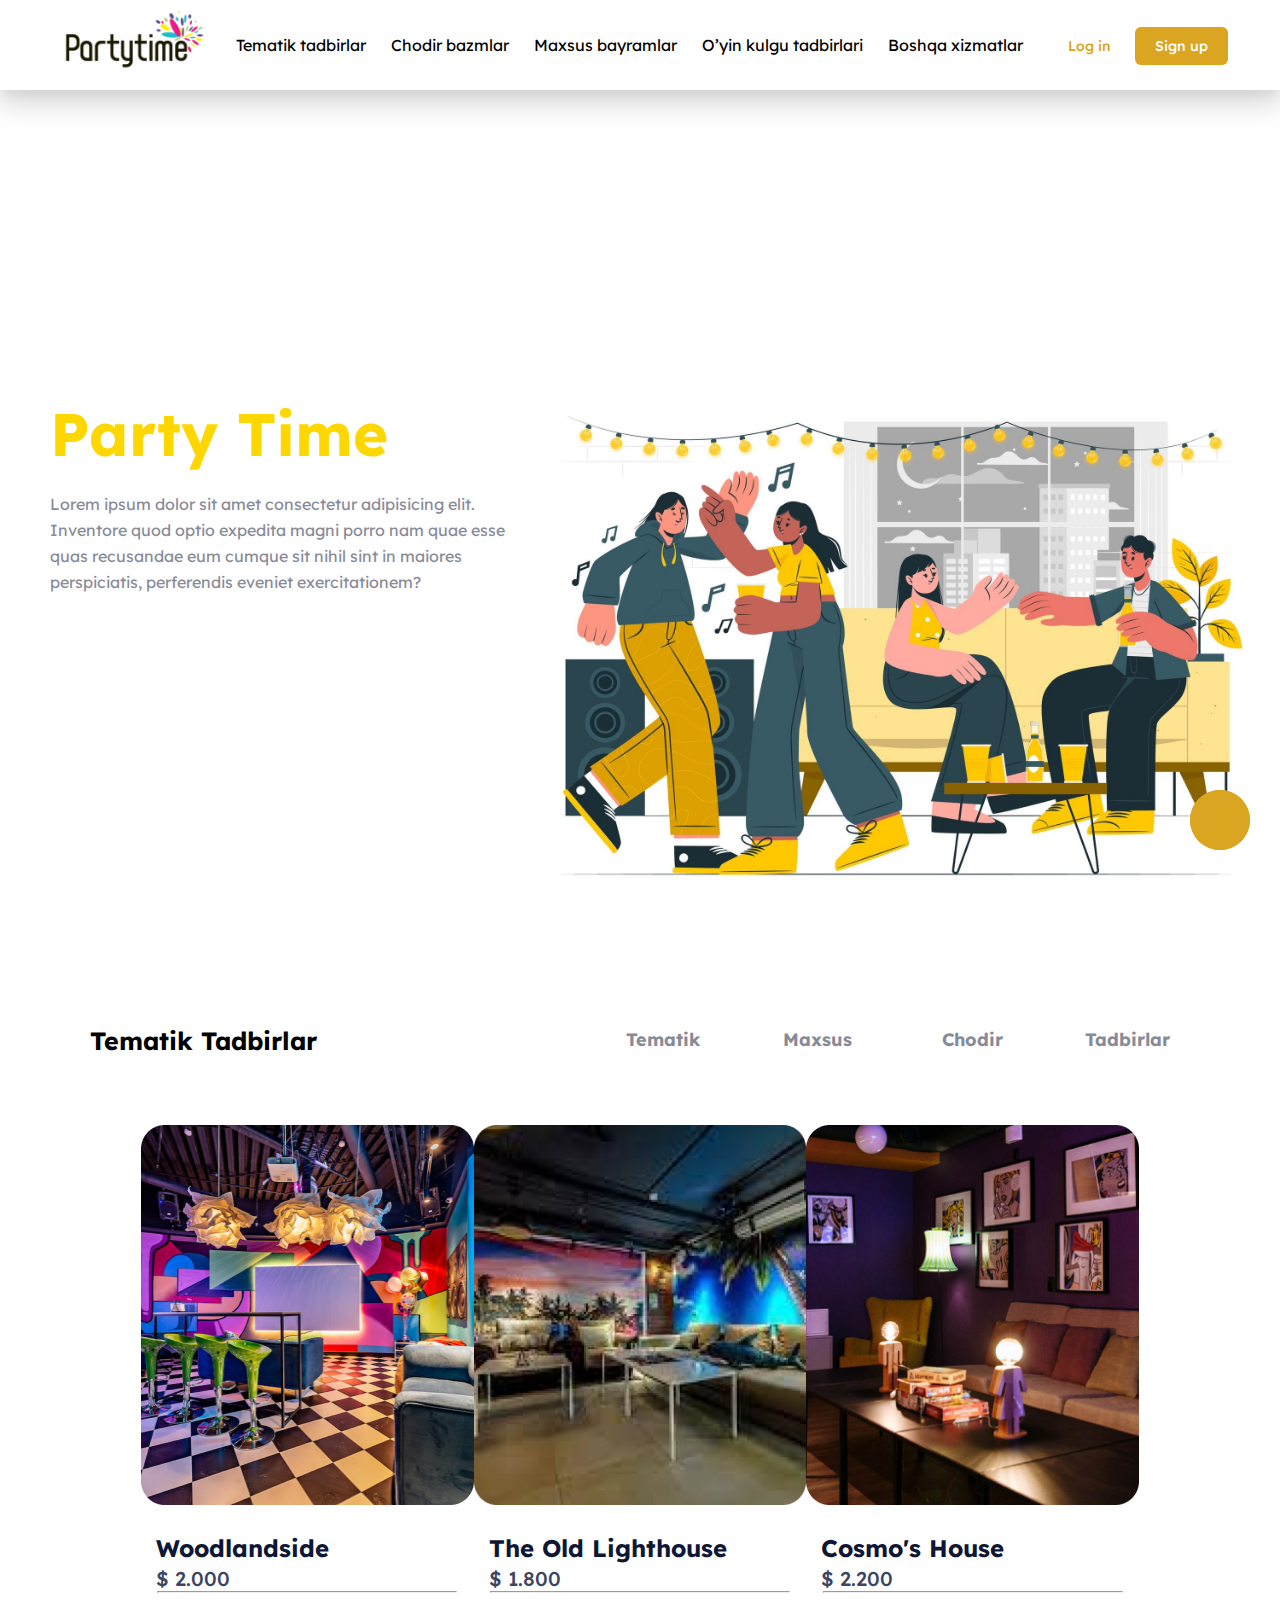
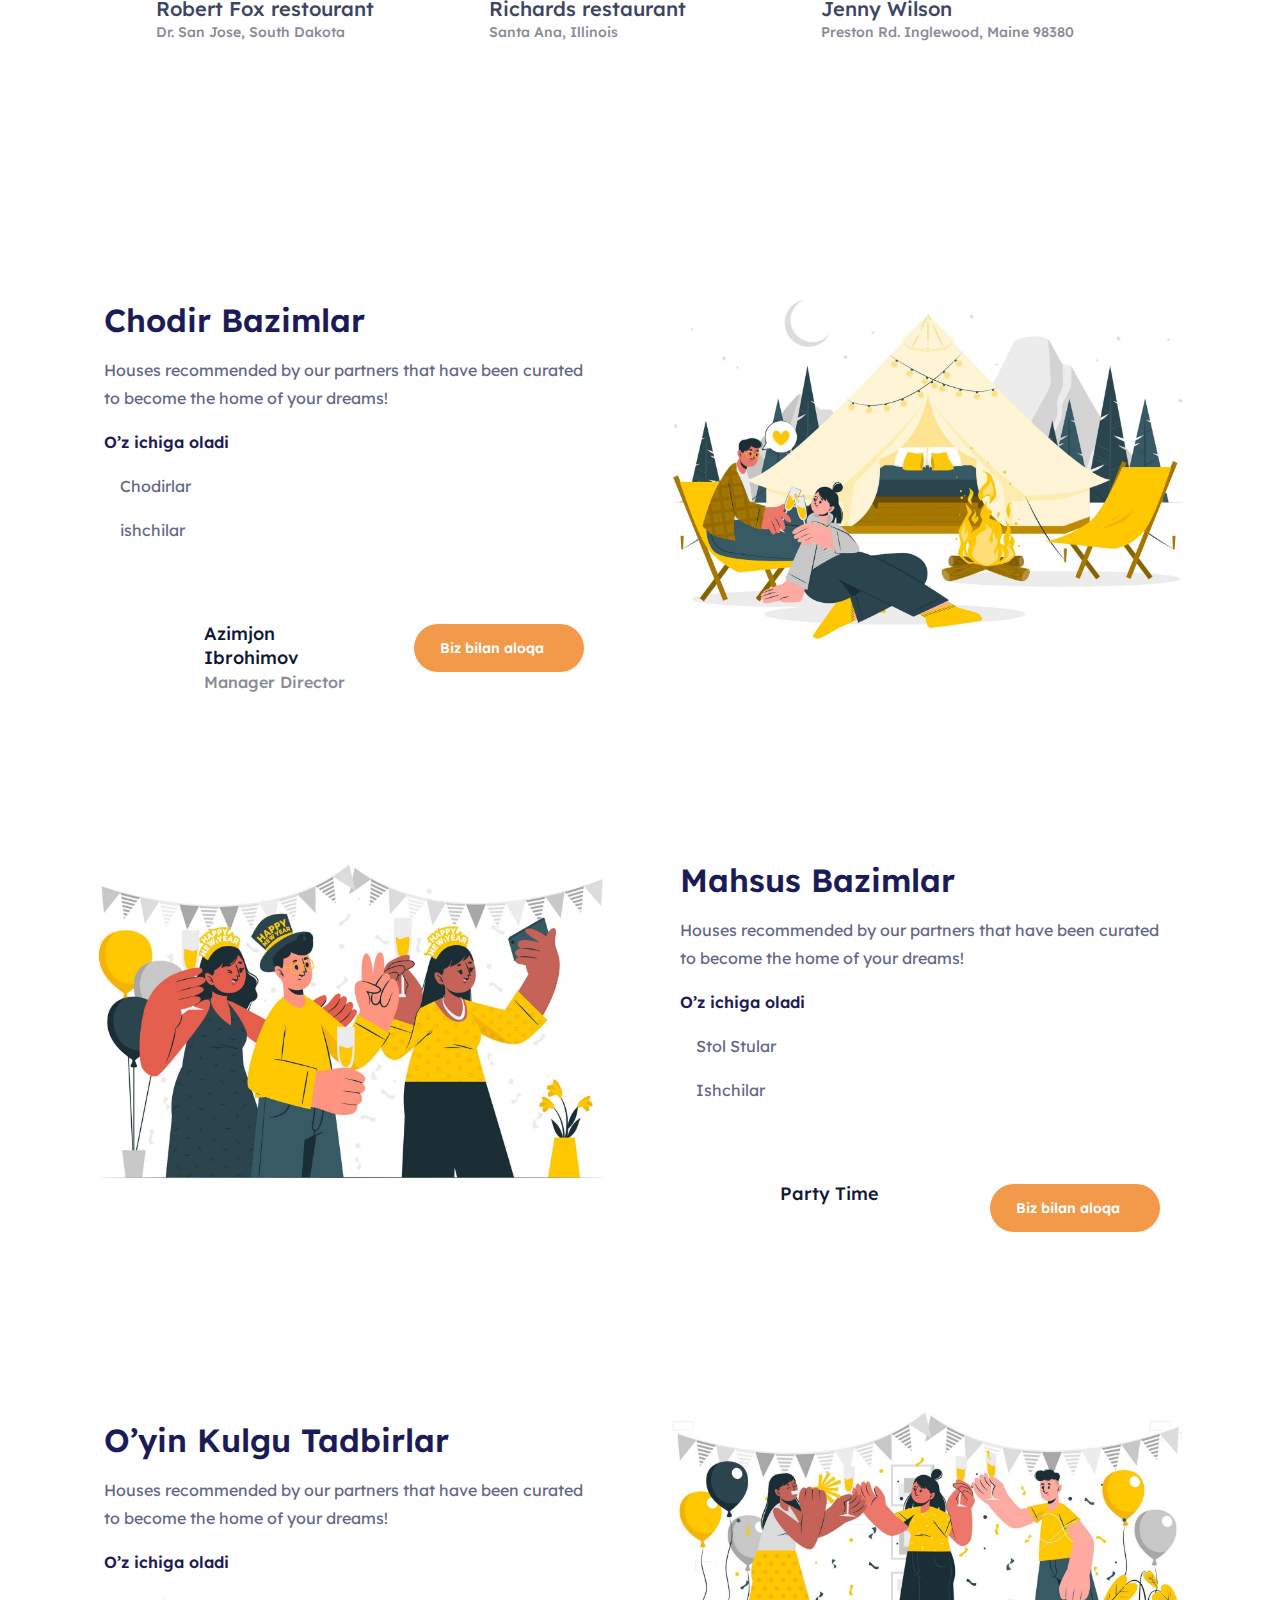
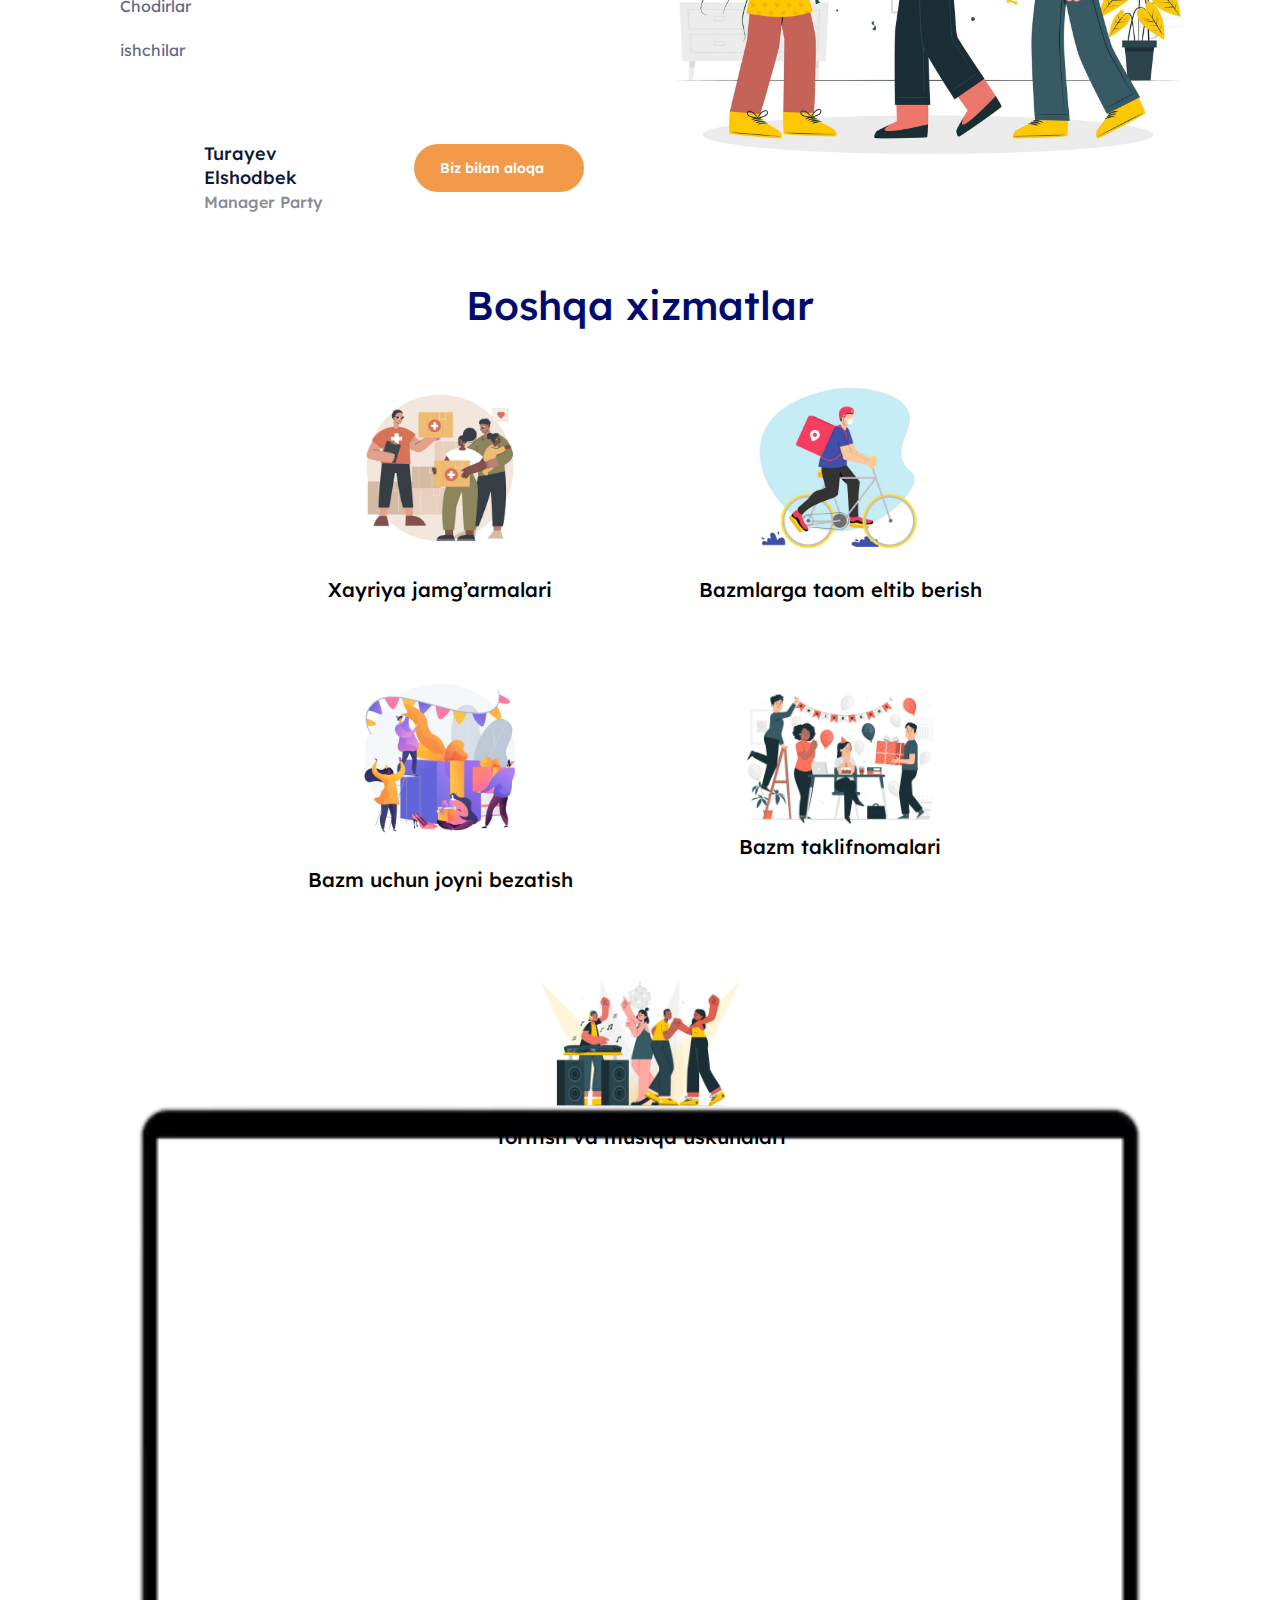
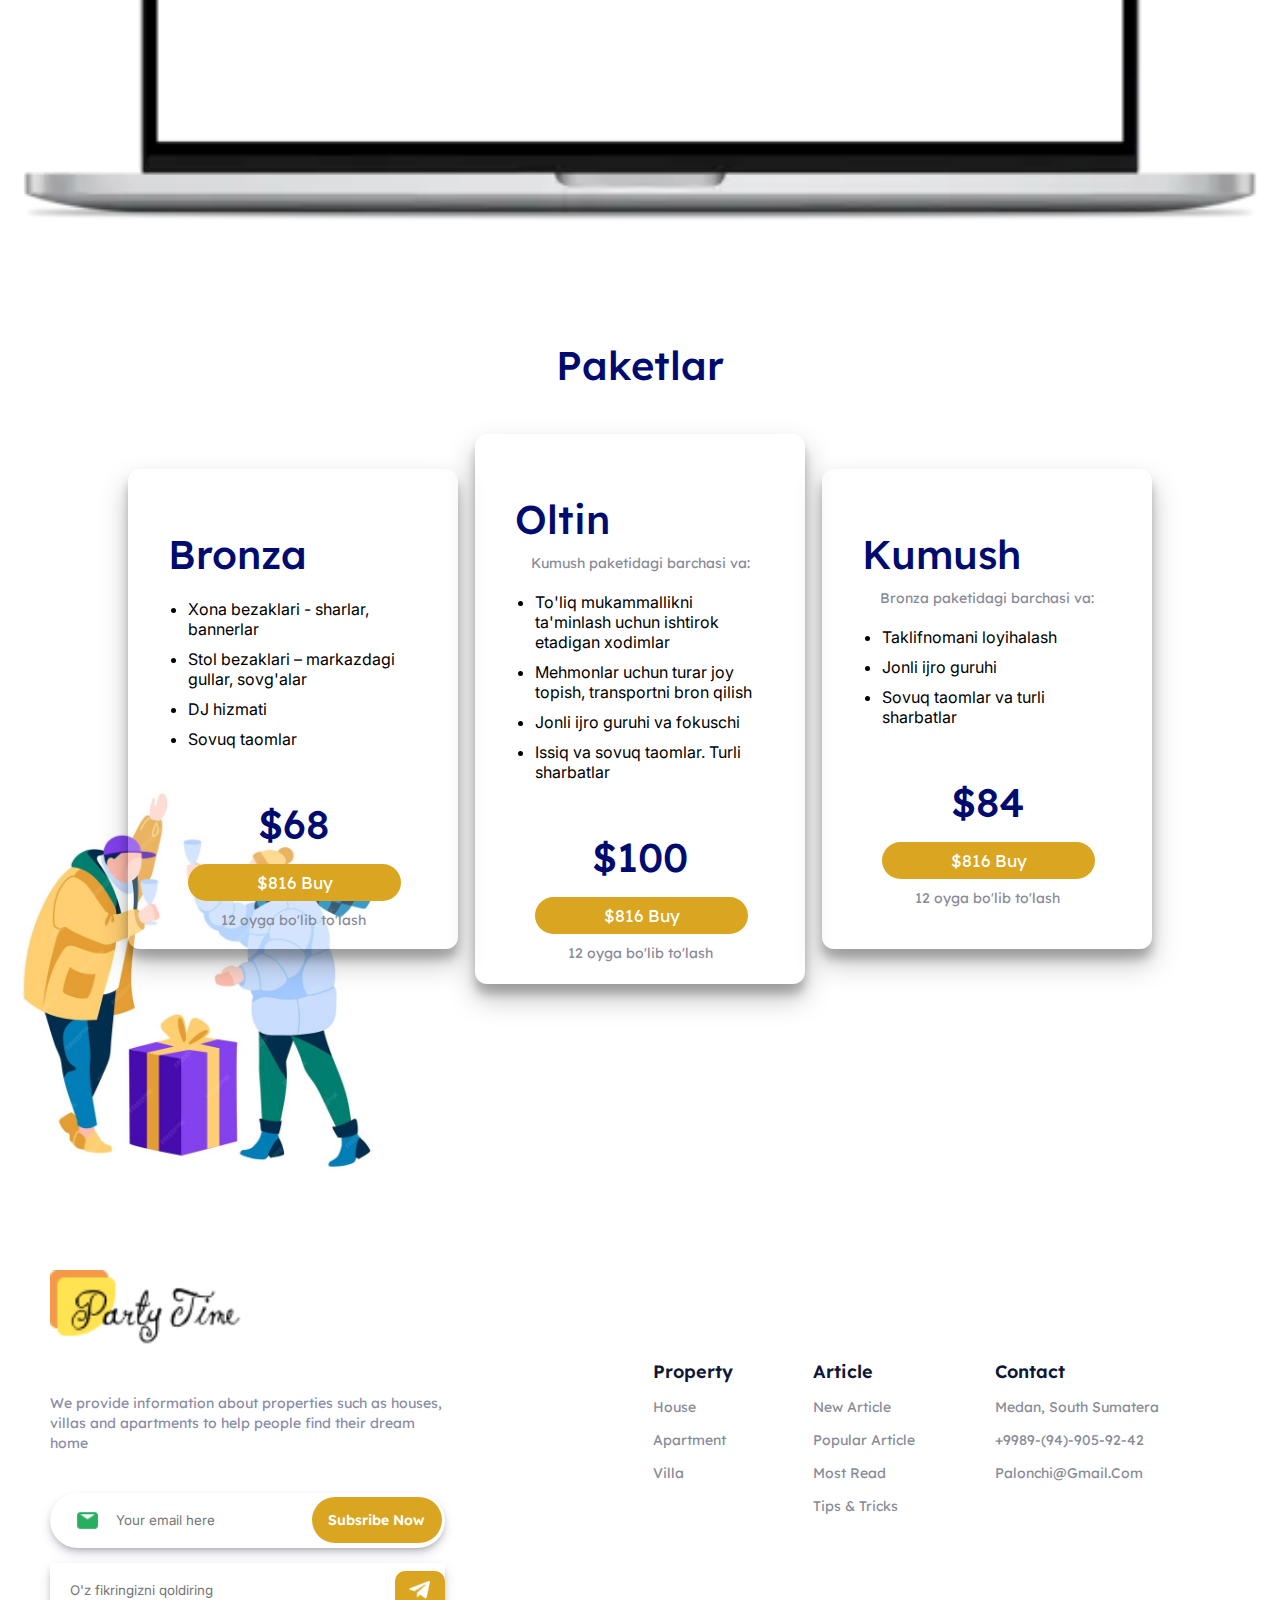
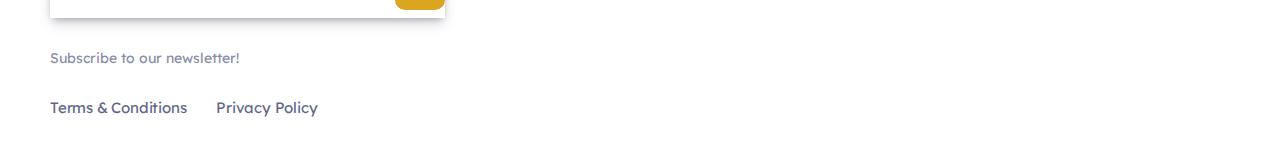
==== index.html @ 4115b780 "first commit" ====
<!DOCTYPE html>
<html lang="en">

<head>
    <meta charset="UTF-8">
    <meta name="viewport" content="width=device-width, initial-scale=1.0">
    <title>Party Time</title>
    <link rel="shortcut icon" href="../imgs/pngtree-party-time-design-png-image_10703599.png" type="image/x-icon">
    <link rel="stylesheet" href="./style.css">
    <link rel="stylesheet" href="./media.css">
    <link rel="stylesheet" href="https://cdnjs.cloudflare.com/ajax/libs/font-awesome/6.5.1/css/all.min.css"
        integrity="sha512-DTOQO9RWCH3ppGqcWaEA1BIZOC6xxalwEsw9c2QQeAIftl+Vegovlnee1c9QX4TctnWMn13TZye+giMm8e2LwA=="
        crossorigin="anonymous" referrerpolicy="no-referrer" />
</head>

<body>
    <nav>
        <div class="logo">
            <a href="./index.html">
                <img src="../imgs/partytime_logo_160x_2x_879db284-9623-44ba-ae01-6753dbaff078.avif" alt="">
            </a>
        </div>
        <ul>

            <li>
                <a href="./index.html">Tematik tadbirlar</a>
            </li>
            <li>
                <a href="./index.html">Chodir bazmlar</a>
            </li>
            <li>
                <a href="./index.html">Maxsus bayramlar</a>
            </li>
            <li>
                <a href="./index.html">O’yin kulgu tadbirlari</a>
            </li>
            <li class="B-Xizmat">
                <a href="./index.html">Boshqa xizmatlar</a>

                <div class="boshqa-xizmatlar">
                    <ul>
                        <li>
                            <img src="../imgs/people-donate-clothes-charity-swap_107791-10649.jpg" alt="">
                            <a href="./index.html">xayriya jamg’armalari</a>
                        </li>
                        <li>
                            <img src="../imgs/people-recycling-different-objects_23-2148513117.jpg" alt="">
                            <a href="./index.html">
                                bazmlarga taom eltib berish
                            </a>
                        </li>
                        <li>
                            <img src="../imgs/work-anniversary-concept-illustration_114360-7626.jpg" alt="">
                            <a href="./index.html">
                                bazm uchun joyni bezatish
                            </a>
                        </li>
                        <li>
                            <img src="../imgs/people-celebrating-together-illustration-concept_23-2148409128.jpg"
                                alt="">
                            <a href="./index.html">
                                bazm taklifnomalari
                            </a>
                        </li>
                        <li>
                            <img src="../imgs/rock-band-isometric-composition_1284-23938.jpg" alt="">
                            <a href="./index.html">
                                yoritish va musiqa uskunalari
                            </a>
                        </li>
                    </ul>
                </div>
            </li>
        </ul>

        <div class="buttons">
            <a class="login-btn" href="">Log in</a>
            <a class="signup-btn" href="">Sign up</a>
        </div>
        <div class="sidebar">
            <div class="close" onclick="toggleSidebar()">
                <i class="fa-solid fa-xmark"></i>
            </div>

            <div class="M-logo">
                <a href="./index.html">
                    <img src="../imgs/partytime_logo_160x_2x_879db284-9623-44ba-ae01-6753dbaff078.avif" alt="">
                </a>
            </div>

            <div class="links-container">
                <ul>

                    <li>
                        <img src="../imgs/colleagues-preparing-corporate-party-time-management-deadline-brand-event-event-brand-management-sponsored-event-organization-concept_335657-120.jpg"
                            alt="">
                        <a href="./index.html">Tematik tadbirlar</a>
                    </li>
                    <li>
                        <img src="../imgs/isolated-camping-tent-nature_1308-128259.jpg" alt="">
                        <a href="./index.html">Chodir bazmlar</a>
                    </li>
                    <li>
                        <img src="../imgs/people-decorating-christmas-tree-together_52683-27499.jpg" alt="">
                        <a href="./index.html">Maxsus bayramlar</a>
                    </li>
                    <li>
                        <img src="../imgs/hand-drawn-youth-day-jumping-people_23-2148577552.jpg" alt="">
                        <a href="./index.html">O’yin kulgu tadbirlari</a>
                    </li>
                    <li class="B-Xizmat">
                        <img src="../imgs/designer-character-collection_23-2148517111.jpg" alt="">
                        <a href="./index.html">Boshqa xizmatlar</a>

                        <div class="boshqa-xizmatlar">
                            <ul>
                                <li>
                                    <a href="./index.html">xayriya jamg’armalari</a>
                                </li>
                                <li>
                                    <a href="./index.html">
                                        bazmlarga taom eltib berish
                                    </a>
                                </li>
                                <li>
                                    <a href="./index.html">
                                        bazm uchun joyni bezatish
                                    </a>
                                </li>
                                <li>
                                    <a href="./index.html">
                                        bazm taklifnomalari
                                    </a>
                                </li>
                                <li>
                                    <a href="./index.html">
                                        yoritish va musiqa uskunalari
                                    </a>
                                </li>
                            </ul>
                        </div>
                    </li>
                </ul>
            </div>
        </div>
        <div class="menu" onclick="toggleSidebar()">
            <i class=" fa-solid fa-bars"></i>
        </div>
    </nav>

    <div class="container">
        <main>
            <div class="main_text">
                <div class="box"></div>
                <h1>
                    Party Time
                </h1>
                <p>Lorem ipsum dolor sit amet consectetur adipisicing elit. Inventore quod optio expedita magni porro
                    nam quae esse quas recusandae eum cumque sit nihil sint in maiores perspiciatis, perferendis eveniet
                    exercitationem?</p>
            </div>
            <div class="main_img">
                <img src="../imgs/house-party-concept-illustration_114360-9648.jpg" alt="">
            </div>
        </main>
        <div class="tematik">
            <div class="tematik-top">
                <h1>Tematik Tadbirlar</h1>
                <div class="tematik_bolim">
                    <div class="bolim 1">
                        <h2>Tematik</h2>
                    </div>
                    <div class="bolim 2">
                        <h2>Maxsus</h2>
                    </div>
                    <div class="bolim 3">
                        <h2>Chodir</h2>
                    </div>
                    <div class="bolim 4">
                        <h2>Tadbirlar</h2>
                    </div>
                </div>
            </div>
            <div class="tematik-cards">
                <div class="tematikCard">
                    <img src="../imgs/Img1.png" alt="">
                    <h1>Woodlandside</h1>
                    <p>$ 2.000</p>
                    <hr style="width: 90%; margin: auto; color: #888B97;">
                    <p>Robert Fox restourant</p>
                    <span>Dr. San Jose, South Dakota</span>
                </div>
                <div class="tematikCard">
                    <img src="../imgs/image 5.png" alt="">
                    <h1>The Old Lighthouse</h1>
                    <p>$ 1.800</p>
                    <hr style="width: 90%; margin: auto; color: #888B97;">
                    <p>Richards restaurant</p>
                    <span>Santa Ana, Illinois</span>
                </div>
                <div class="tematikCard">
                    <img src="../imgs/Rectangle 15.png" alt="">
                    <h1>Cosmo's House</h1>
                    <p>$ 2.200</p>
                    <hr style="width: 90%; margin: auto; color: #888B97;">
                    <p>Jenny Wilson</p>
                    <span>Preston Rd. Inglewood, Maine 98380</span>
                </div>
            </div>
        </div>

        <div class="bazimlar">
            <div class="bazim chodir">
                <div class="bazim_text">
                    <h1>Chodir bazimlar</h1>
                    <p>Houses recommended by our partners that have been curated to become the home of your dreams!</p>

                    <p>O’z ichiga oladi</p>

                    <p>
                        <i class="fa-solid fa-tents"></i>
                        Chodirlar
                    </p>
                    <p>
                        <i class="fa-solid fa-users"></i>
                        ishchilar
                    </p>

                    <div class="bazim-boglanish">
                        <div class="boglanish_user">
                            <h2>Azimjon Ibrohimov</h2>
                            <p>Manager Director</p>
                        </div>
                        <button>
                            <a href="tel:+998949059242">
                                <i class="fa-solid fa-phone"></i> Biz bilan aloqa
                            </a>
                        </button>


                    </div>
                </div>
                <div class="bazim_img">
                    <img src="../imgs/glamping-concept-illustration_114360-9247.jpg" alt="">
                </div>
            </div>
            <div class="bazim M_bazim">
                <div class="bazim_img">
                    <img src="../imgs/happy-new-year-concept-illustration_114360-3776.jpg" alt="">
                </div>
                <div class="bazim_text">
                    <h1>Mahsus bazimlar</h1>
                    <p>Houses recommended by our partners that have been curated to become the home of your dreams!</p>

                    <p>O’z ichiga oladi</p>

                    <p>
                        <i class="fa-solid fa-chair"></i>
                        Stol Stular
                    </p>
                    <p>
                        <i class="fa-solid fa-users"></i>
                        Ishchilar
                    </p>

                    <div class="bazim-boglanish">
                        <div class="boglanish_user">
                            <h2>Party Time</h2>
                        </div>
                        <button>
                            <a href="tel:+998949059242">
                                <i class="fa-solid fa-phone"></i> Biz bilan aloqa
                            </a>
                        </button>


                    </div>
                </div>
            </div>
            <div class="bazim O_kulgu">
                <div class="bazim_text">
                    <h1>O’yin Kulgu tadbirlar</h1>
                    <p>Houses recommended by our partners that have been curated to become the home of your dreams!</p>

                    <p>O’z ichiga oladi</p>

                    <p>
                        <i class="fa-solid fa-tents"></i>
                        Chodirlar
                    </p>
                    <p>
                        <i class="fa-solid fa-users"></i>
                        ishchilar
                    </p>

                    <div class="bazim-boglanish">
                        <div class="boglanish_user">
                            <h2>Turayev Elshodbek</h2>
                            <p>Manager Party</p>
                        </div>
                        <button>
                            <a href="tel:+998886924646">
                                <i class="fa-solid fa-phone"></i> Biz bilan aloqa
                            </a>
                        </button>


                    </div>
                </div>
                <div class="bazim_img">
                    <img src="../imgs/celebration-concept-illustration_114360-4695.jpg" alt="">
                </div>
            </div>
        </div>

        <div class="boshqaXizmatlar">
            <h1>Boshqa xizmatlar</h1>
            <div class="BX-cards">
                <div class="BX-card">
                    <img src="../imgs/aid-disadvantaged-groups-abstract-illustration_335657-5640.jpg" alt="">
                    <h1>Xayriya jamg’armalari</h1>
                </div>
                <div class="BX-card">
                    <img src="../imgs/illustration-delivery-service-with-mask_23-2148505038.jpg" alt="">
                    <h1>Bazmlarga taom eltib berish</h1>
                </div>
                <div class="BX-card">
                    <img src="../imgs/gift-opening-party-abstract-concept-vector-illustration-day-after-party-gift-opeing-together-family-celebration-tradition-getting-present-guest-invitation-brunch-event-abstract-metaphor_335657-4231.jpg"
                        alt="">
                    <h1>Bazm uchun joyni bezatish</h1>
                </div>
                <div class="BX-card">
                    <img src="../imgs/work-anniversary-concept-illustration_114360-7626.jpg" alt="">
                    <h1>Bazm taklifnomalari</h1>
                </div>
                <div class="BX-card">
                    <img src="../imgs/dj-party-concept-illustration_114360-11085.jpg" alt="">
                    <h1>Yoritish va musiqa uskunalari</h1>
                </div>
            </div>
        </div>

        <section class="Mobile">
            <div class="video">
                <div class="display">
                    <video loop autoplay src="../imgs/221026_06_Dancer_4k_012.mp4"></video>
                </div>
            </div>
        </section>

        <section>
            <div class="video">
                <div class="display">
                    <video loop autoplay src="../imgs/_import_631444da109ab9.49202791_FPpreview.mp4"></video>
                </div>
            </div>
        </section>

        <div class="Paketlar">
            <h1>Paketlar</h1>
            <img src="../imgs/two-young-men-with-gift-box_609547-951.jpg" alt="">
            <div class="paketCards">
                <div class="paketCard one">
                    <h1>Bronza</h1>

                    <ul>
                        <li>
                            Xona bezaklari - sharlar, bannerlar
                        </li>
                        <li>Stol bezaklari – markazdagi gullar, sovg'alar</li>
                        <li>DJ hizmati</li>
                        <li>Sovuq taomlar</li>
                    </ul>

                    <h1 class="oyiga">$68</h1>

                    <button>$816 Buy</button>

                    <p>12 oyga bo'lib to'lash</p>
                </div>
                <div class="paketCard three">
                    <h1>Oltin</h1>
                    <p>Kumush paketidagi barchasi va:</p>
                    <ul>
                        <li>
                            To'liq mukammallikni ta'minlash uchun ishtirok etadigan xodimlar
                        </li>
                        <li>Mehmonlar uchun turar joy topish, transportni bron qilish</li>
                        <li>Jonli ijro guruhi va fokuschi</li>
                        <li>Issiq va sovuq taomlar. Turli sharbatlar</li>
                    </ul>

                    <h1 class="oyiga">$100</h1>

                    <button>$816 Buy</button>

                    <p>12 oyga bo'lib to'lash</p>
                </div>
                <div class="paketCard two">
                    <h1>Kumush</h1>
                    <p>Bronza paketidagi barchasi va:</p>
                    <ul>
                        <li>
                            Taklifnomani loyihalash
                        </li>
                        <li>Jonli ijro guruhi
                        </li>
                        <li>Sovuq taomlar va turli sharbatlar</li>
                    </ul>

                    <h1 class="oyiga">$84</h1>

                    <button>$816 Buy</button>

                    <p>12 oyga bo'lib to'lash</p>
                </div>
            </div>
        </div>

        <footer>
            <div class="footer-left">
                <img src="../imgs/logo2.png" alt="">

                <p>We provide information about properties such as houses, villas and apartments to help people find
                    their dream home</p>

                <div class="address">
                    <form action="">
                        <img src="../imgs/eva_email-fill.png" alt="">
                        <input type="email" placeholder="Your email here">
                        <button>Subsribe Now</button>
                    </form>
                </div>
                <div class="qidiruv">
                    <div class="search">
                        <input type="search" name="qidiruv" id="qidiruv" placeholder="O'z fikringizni qoldiring">
                    </div>
                    <button>
                        <img src="../imgs/samalyot.png" alt="">
                    </button>
                </div>
                <p>Subscribe to our newsletter!</p>

                <div class="spans">
                    <span>Terms & Conditions</span><span>Privacy Policy</span>
                </div>
            </div>
            <div class="footer-right">
                <ul>
                    <h1>Property</h1>
                    <li>House</li>
                    <li>Apartment</li>
                    <li>Villa</li>
                </ul>
                <ul>
                    <h1>Article</h1>
                    <li>New Article</li>
                    <li>Popular Article</li>
                    <li>Most Read</li>
                    <li>Tips & Tricks</li>
                </ul>
                <ul>
                    <h1>Contact</h1>
                    <li>Medan, South Sumatera</li>
                    <li>+9989-(94)-905-92-42</li>
                    <li>palonchi@gmail.com</li>
                </ul>

                <div class="foo-icons">
                    <i class="fa-brands fa-square-instagram"></i>
                    <i class="fa-brands fa-square-facebook"></i>
                    <i class="fa-brands fa-square-twitter"></i>
                </div>
            </div>
        </footer>

        <a href="./boglanish.html">
            <div class="bizbilanBoglanish">
                <div class="call">

                    <i class="fa-solid fa-phone"></i>

                </div>
                <p>Biz bilan bog'laning</p>
            </div>
        </a>
    </div>
</body>
<script>
    function toggleSidebar() {
        document.querySelector('.sidebar').classList.toggle('active')
    }
</script>

</html>
---- style.css ----
@import url('https://fonts.googleapis.com/css2?family=Inter:wght@200;300&family=Montserrat:wght@200;400&family=Sevillana&display=swap');
@import url('https://fonts.googleapis.com/css2?family=Lexend&display=swap');

* {
    margin: 0;
    padding: 0;
    box-sizing: border-box;
    font-family: 'Inter', sans-serif;
}

body {
    width: 100%;
    height: auto;
}

nav {
    width: 100%;
    height: 90px;
    /* border: 1px solid red; */
    display: flex;
    align-items: center;
    justify-content: space-around;
    padding: 0 40px;
    box-shadow: rgba(0, 0, 0, 0.15) 0px 15px 25px, rgba(0, 0, 0, 0.05) 0px 5px 10px;
}

.logo {
    width: 160px;
    height: 100%;
    /* border: 1px solid red; */
    display: flex;
    align-items: center;
    justify-content: center;

}

.logo a {
    text-decoration: none;
    color: black;
}

.logo a img {
    width: 150px;
}

nav>ul {
    height: 80%;
    /* border: 1px solid red; */
    display: flex;
    align-items: center;
    list-style-type: none;
    gap: 25px;
}

nav>ul li a {
    font-size: 16px;
    text-decoration: none;
    color: black;
    transition: .2s;
    font-family: 'Lexend', sans-serif;
}

nav>ul li a:hover {
    color: goldenrod;
    transition: .2s;
}

nav>ul .B-Xizmat {
    height: 75%;
    display: flex;
    align-items: center;
    justify-content: center;
    position: relative;
}

nav>ul .B-Xizmat:hover .boshqa-xizmatlar {
    opacity: 1;
    transform: scale(1);
    transition: .5s;

}

.boshqa-xizmatlar {
    width: 290px;
    height: 280px;
    background-color: #fff;
    top: 49px;
    margin-left: -10px;
    position: absolute;
    opacity: 0;
    transform: scale(0);
    transition: .5s;
    padding: 20px;
    border-radius: 10px;
    box-shadow: rgba(0, 0, 0, 0.35) 0px 5px 15px;
    /* border: 1px solid red; */
    z-index: 19;
}

.boshqa-xizmatlar ul {
    list-style-type: none;
    display: flex;
    flex-direction: column;
    gap: 10px;
}

.boshqa-xizmatlar ul li {
    line-height: 20px;
    display: flex;
    align-items: center;
    gap: 10px;
    /* border: 1px solid red; */
}

.boshqa-xizmatlar ul li a {
    font-size: 13px;
    font-family: 'Lexend', sans-serif;
}

.boshqa-xizmatlar ul li img {
    width: 50px;
}

.login-btn {
    color: goldenrod;
    text-align: center;
    font-size: 14px;
    font-weight: 500;
    padding: 10px 20px;
    text-decoration: none;
    font-family: 'Lexend', sans-serif;
}

.signup-btn {
    padding: 10px 20px;
    border-radius: 6px;
    background: goldenrod;
    color: #FFF;
    text-align: center;
    font-size: 14px;
    font-weight: 500;
    text-decoration: none;
    font-family: 'Lexend', sans-serif;
}

.menu {
    display: none;
}

.sidebar {
    display: none;
}

.container {
    width: 100%;
    height: auto;
    display: flex;
    flex-direction: column;
    position: relative;
}

main {
    width: 100%;
    height: 90vh;
    /* border: 1px solid red; */
    display: flex;
    align-items: center;
    justify-content: center;
}

.container main .main_text {
    width: 40%;
    height: 100%;
    display: flex;
    flex-direction: column;
    justify-content: center;
    padding: 0 50px;
    /* border: 1px solid blue; */
    position: relative;
    overflow: hidden;
}

.container main .main_text .box {
    width: 800px;
    height: 800px;
    position: absolute;
    border-radius: 50%;
    background-color: goldenrod;
    z-index: -1;
    transition: all 1s ease-in-out;
    transform: translateY(1050px) translateX(-3000px);
    flex-shrink: 0;
}

.container main:hover .box {
    transition: .7s;
    transform: translateY(150px) translateX(-300px) rotate(-121.909deg);
}

.container main .main_text h1 {
    font-size: 60px;
    color: gold;
    transition: .7s;
    font-weight: bold;
    font-family: 'Lexend', sans-serif;
}

.container main:hover h1 {
    transition: all .7s ease-in;
    color: white;

}

.container main .main_text p {
    width: 470px;
    font-size: 16px;
    line-height: 26px;
    margin-top: 20px;
    transition: all .7s ease-in;
    font-family: 'Lexend', sans-serif;
    color: var(--Neutral-500, #888B97);
}

.container main:hover p {
    color: #D1FAE5;
    transition: all .7s ease-in;
}

.container main .main_text:hover {
    color: white;
    transition: all .7s ease-in;
}

.container main .main_img {
    width: 60%;
    height: 100%;
    display: flex;
    align-items: flex-end;
    justify-content: center;
    /* border: 1px solid green; */
}

.container main .main_img img {
    width: 100%;
}

.container .Mobile {
    display: none;
}

.container section {
    width: 100%;
    height: 100vh;
    /* border: 1px solid red; */
    display: flex;
    flex-direction: column;
    align-items: center;
    justify-content: center;
}

.container section h1 {
    margin-top: 50px;
    font-weight: 800;
    font-size: 33px;
    font-weight: bold;
}

.container section h1 span {
    color: goldenrod;
}

.container section .video {
    width: 100%;
    height: 100%;
    display: flex;
    align-items: center;
    justify-content: center;
    background: url("../imgs/pngtree-macbook-pro-16-2019-png-image_7116588.png") no-repeat center/contain;
    /* border: 1px solid red; */
}

.container section .video .display {
    width: 955px;
    height: 595px;
    /* border: 1px solid red; */
    border-radius: 3px;
    display: flex;
    align-items: center;
    justify-content: center;
    overflow: hidden;
    position: relative;
}

.container section .video .display video {
    width: 115%;
    height: 100%;
    position: absolute;
    z-index: -1;
}

.tematik {
    width: 100%;
    height: 100vh;
    display: flex;
    flex-direction: column;
    align-items: center;
    /* border: 1px solid red; */
}

.tematik>.tematik-top {
    width: 100%;
    height: 80px;
    display: flex;
    align-items: center;
    justify-content: space-between;
    padding: 0 90px;
    /* border: 1px solid blue; */
    margin-top: 100px;
}

.tematik-top h1 {
    font-weight: 700;
    font-size: 25px;
    font-family: 'Lexend', sans-serif;
    text-transform: capitalize;
}

.tematik_bolim {
    /* border: 1px solid goldenrod; */
    display: flex;
    align-items: center;
    gap: 30px;
}

.bolim {
    width: 125px;
    height: 52px;
    border-radius: 32px;
    display: flex;
    align-items: center;
    justify-content: center;
    /* border: 1px solid red; */
    cursor: pointer;
    transition: .3s;

}

.bolim>h2 {
    color: #888B97;
    font-size: 18px;
    font-weight: 700;
    line-height: 28px;
    font-family: 'Lexend', sans-serif;
}

.bolim:hover {
    transition: .3s;
    background: var(--Green-100, #D1FAE5);
    box-shadow: rgba(60, 64, 67, 0.3) 0px 1px 2px 0px, rgba(60, 64, 67, 0.15) 0px 2px 6px 2px;
}

.bolim:hover h2 {
    color: #F2994A;
    transition: .3s;
}

.tematik-cards {
    width: 78%;
    display: flex;
    align-items: center;
    justify-content: space-between;
    margin-top: 45px;
    /* border: 1px solid red; */
}

.tematikCard {
    width: 340px;
    height: 550px;
    transition: .4s;
    border-radius: 24px;
    /* border: 1px solid gold; */
}

.tematikCard:hover {
    box-shadow: rgba(0, 0, 0, 0.19) 0px 10px 20px, rgba(0, 0, 0, 0.23) 0px 6px 6px;
    transition: .4s;
    cursor: pointer;
}

.tematikCard img {
    width: 100%;
    height: 380px;
}

.tematikCard h1 {
    margin-top: 24px;
    margin-left: 15px;
    color: var(--Neutral-900, #0E1735);
    font-family: 'Lexend', sans-serif;
    font-size: 24px;
}

.tematikCard p {
    color: var(--Neutral-700, #3C4563);
    font-family: 'Lexend', sans-serif;
    font-size: 20px;
    font-weight: 500;
    margin-top: 3px;
    margin-left: 15px;
}

.tematikCard>p:nth-child(4) {
    margin-top: 24px;
    color: var(--Neutral-900, #0E1735);
    font-family: 'Lexend', sans-serif;
    font-size: 18px;
    font-weight: 500;
    margin-left: 15px;
}

.tematikCard span {
    color: var(--Neutral-500, #888B97);
    font-family: 'Lexend', sans-serif;
    font-size: 14px;
    font-weight: 500;
    margin-left: 15px;
}

.Paketlar {
    width: 100%;
    height: 900px;
    display: flex;
    flex-direction: column;
    align-items: center;
    /* border: 1px solid red; */
    position: relative;
    overflow: hidden;
}

.Paketlar img {
    width: 500px;
    z-index: -1;
    left: -50px;
    bottom: -40px;
    position: absolute;
}

.Paketlar h1 {
    margin-top: 50px;
    color: #000B70;
    font-family: 'Lexend', sans-serif;
    font-size: 40px;
    font-style: normal;
    font-weight: 500;
    line-height: normal;
    text-transform: capitalize;
}

.paketCards {
    width: 80%;
    height: 62%;
    display: flex;
    align-items: center;
    justify-content: space-between;
    margin-top: 40px;
    /* border: 1px solid red; */
}

.paketCard {
    width: 330px;
    height: 480px;
    border-radius: 12px;
    box-shadow: 0px 4px 4px 0px rgba(0, 0, 0, 0.25);
    /* border: 1px solid red; */
    background-color: #ffffff3a;
    cursor: pointer;
    transition: .4s;
    padding: 10px 40px;
    box-shadow: rgba(0, 0, 0, 0.25) 0px 14px 28px, rgba(0, 0, 0, 0.22) 0px 10px 10px;
}

.three {
    height: 550px;
}

.paketCard:hover {
    transform: translateY(-20px);
    background-color: #FFF;
    transition: .4s;
    box-shadow: rgba(0, 0, 0, 0.3) 0px 19px 38px, rgba(0, 0, 0, 0.22) 0px 15px 12px;
}

.paketCard ul {
    margin-top: 20px;
    margin-left: 20px;
}

.paketCard ul li {
    margin-top: 10px;
}

.paketCard ul li p {
    margin-left: 10px;
    font-size: 14px;
    margin-top: 5px;
}

.paketCard .oyiga {
    font-weight: 500;
    text-align: center;
}

.paketCard button {
    width: 213px;
    height: 37px;
    border-radius: 20px;
    /* background: #1EA59A; */
    background-color: goldenrod;
    color: #FFF;
    border: none;
    margin-left: 20px;
    margin-top: 15px;
    font-size: 17px;
    cursor: pointer;
    font-family: 'Lexend', sans-serif;
}

.paketCard>p {
    color: var(--Neutral-500, #888B97);
    font-family: 'Lexend', sans-serif;
    font-size: 14px;
    text-align: center;
    margin-top: 10px;
}

.bazimlar {
    width: 100%;
    height: auto;
    display: flex;
    gap: 40px;
    flex-direction: column;
    align-items: center;
    /* border: 1px solid red; */
}

.bazim {
    width: 90%;
    height: 450px;
    display: flex;
    align-items: center;
    margin-top: 70px;
    /* border: 1px solid red; */
}

.bazim_text {
    width: 50%;
    height: 100%;
    padding: 30px 40px;
    /* border: 1px solid gold; */
}

.bazim_text h1 {
    color: var(--MRT-App-Headline, #1B1C57);
    font-family: 'Lexend', sans-serif;
    font-size: 32px;
    font-weight: 600;
    text-transform: capitalize;
}

.bazim_text>p {
    color: var(--MRT-App-Neutral-01, #626687);
    font-family: 'Lexend', sans-serif;
    font-size: 16px;
    font-weight: 400;
    line-height: 28px;
    margin-top: 16px;
}

.bazim_text>p:nth-child(3) {
    color: var(--MRT-App-Headline, #1B1C57);
    font-family: 'Lexend', sans-serif;
    font-size: 16px;
    font-style: normal;
    font-weight: 600;
    line-height: 28px;
}

.bazim_text>p:nth-child(4) {
    display: flex;
    gap: 16px;
    align-items: center;
}

.bazim_text>p:nth-child(5) {
    display: flex;
    gap: 16px;
    align-items: center;
}

.bazim-boglanish {
    width: 380px;
    height: 48px;
    /* border: 1px solid red; */
    display: flex;
    align-items: center;
    justify-content: space-between;
    margin-top: 80px;
    margin-left: 100px;
}

.boglanish_user {
    width: 170px;
    height: 52px;
}

.boglanish_user h2 {
    color: var(--Neutral-900, #0E1735);
    font-family: 'Lexend', sans-serif;
    font-size: 18px;
    font-style: normal;
    font-weight: 500;
    line-height: 24px;
}

.boglanish_user p {
    color: var(--Neutral-500, #888B97);
    font-family: 'Lexend', sans-serif;
    font-size: 16px;
    font-style: normal;
    font-weight: 500;
    line-height: 24px;
}

.bazim-boglanish button {
    width: 170px;
    height: 100%;
    border: none;
    border-radius: 32px;
    display: inline-flex;
    padding: 12px 16px;
    align-items: center;
    gap: 16px;
    cursor: pointer;
    background: var(--Orange, #F2994A);
}

.bazim-boglanish button a {
    color: #FFF;
    font-family: 'Lexend', sans-serif;
    font-size: 14px;
    font-style: normal;
    font-weight: 600;
    line-height: 22px;
    text-decoration: none;
}

.bazim-boglanish button a i {
    margin-right: 10px;
}

.bazim_img {
    width: 50%;
    height: 100%;
    /* border: 1px solid blue; */
}

.bazim_img img {
    width: 100%;
}

.boshqaXizmatlar {
    width: 100%;
    height: 750px;
    display: flex;
    flex-direction: column;
    align-items: center;
    /* border: 1px solid red; */
}

.boshqaXizmatlar h1 {
    margin-top: 40px;
    font-size: 40px;
    color: #000B70;
    font-family: 'Lexend', sans-serif;
    font-size: 40px;
    font-style: normal;
    font-weight: 500;
}

.BX-cards {
    width: 85%;
    height: 80%;
    display: flex;
    flex-wrap: wrap;
    align-items: center;
    justify-content: center;
    gap: 20px;
    /* border: 1px solid blue; */
    margin-top: 20px;
}

.BX-card {
    width: 380px;
    height: 270px;
    display: flex;
    flex-direction: column;
    align-items: center;
    justify-content: center;
    /* border: 1px solid gold; */
}

.BX-card img {
    width: 200px;
}

.BX-card>h1 {
    font-weight: 200;
    color: #000;
    font-family: 'Lexend', sans-serif;
    font-size: 20px;
    font-weight: 500;
    line-height: 24px;
    margin-top: 10px;
}

footer {
    width: 100%;
    height: 500px;
    display: flex;
    align-items: center;
    padding: 10px 50px;
    /* border: 1px solid red; */
    margin-top: 70px;
}

.footer-left {
    width: 45%;
    height: 100%;
    display: flex;
    flex-direction: column;
    /* border: 1px solid blue; */
}

.footer-left img {
    width: 200px;
}

.footer-left p {
    width: 400px;
    color: var(--MRT-App-Neutral-01, #626687);
    font-family: 'Lexend', sans-serif;
    font-size: 14px;
    font-weight: 400;
    line-height: 20px;
    margin-top: 30px;
    opacity: 0.75;
}

form {
    width: 100%;
    display: flex;
    align-items: center;
    padding-left: 25px;
    gap: 16px;
}

.qidiruv {
    width: 395px;
    height: 55px;
    /* border: 1px solid goldenrod; */
    display: flex;
    align-items: center;
    overflow: hidden;
    box-shadow: rgba(50, 50, 93, 0.25) 0px 6px 12px -2px, rgba(0, 0, 0, 0.3) 0px 3px 7px -3px;
    margin-top: 15px;
    /* border-radius: 32px; */
}

.qidiruv button {
    width: 51px;
    height: 39px;
    cursor: pointer;
    border: none;
    outline: none;
    border-radius: 10px;
    background-color: goldenrod;
    color: white;
    display: flex;
    align-items: center;
    justify-content: center;

}

.qidiruv button img {
    width: 21px;
    height: 18px;
}

.search {
    width: 89%;
    height: 100%;
    display: flex;
    align-items: center;
}

.search input {
    width: 90%;
    height: 100%;
    padding-left: 20px;
    border: none;
    outline: none;
}

.address {
    width: 395px;
    height: 55px;
    box-shadow: rgba(50, 50, 93, 0.25) 0px 6px 12px -2px, rgba(0, 0, 0, 0.3) 0px 3px 7px -3px;
    display: flex;
    align-items: center;
    margin-top: 40px;
    border-radius: 32px;
}

.address img {
    width: 25px;
}

.address input {
    width: 180px;
    height: 22px;
    border: none;
    outline: none;
}

.address button {
    width: 130px;
    height: 46px;
    border-radius: 32px;
    background: var(--Orange, goldenrod);
    display: flex;
    padding: 12px 16px;
    align-items: center;
    gap: 4px;
    color: #FFF;
    font-family: 'Lexend', sans-serif;
    font-size: 14px;
    font-weight: 600;
    line-height: 22px;
    border: none;
    cursor: pointer;
}

.spans {
    display: flex;
    gap: 30px;
    margin-top: 30px;
}

.spans span {
    color: #626687;
    font-family: 'Lexend', sans-serif;
    font-size: 15px;
    font-style: normal;
    font-weight: 400;
    line-height: normal;
    letter-spacing: -0.205px;
}

.footer-right {
    width: 55%;
    height: 100%;
    gap: 80px;
    display: flex;
    justify-content: center;
    /* border: 1px solid goldenrod; */
    position: relative;
}

.footer-right ul {
    height: 200px;
    list-style-type: none;
    /* border: 1px solid goldenrod; */
    margin-top: 90px;
}

.footer-right ul h1 {
    color: var(--Neutral-900, #0E1735);
    font-family: 'Lexend', sans-serif;
    font-size: 18px;
    font-weight: 600;
    text-transform: capitalize;
}

.footer-right ul li {
    color: var(--Neutral-500, #888B97);
    font-family: Lexend;
    font-size: 14px;
    font-style: normal;
    font-weight: 400;
    line-height: normal;
    text-transform: capitalize;
    margin-top: 15px;
}

.foo-icons {
    position: absolute;
    display: flex;
    align-items: center;
    gap: 20px;
    /* border: 1px solid red; */
    bottom: 20px;
    right: 30px;
}

.foo-icons i {
    font-size: 35px;
}

.bizbilanBoglanish {
    position: fixed;
    width: 60px;
    height: 60px;
    background-color: goldenrod;
    border-radius: 30px;
    z-index: 3;
    right: 30px;
    bottom: 50px;
    display: flex;
    align-items: center;
    transition: all .3s ease-in-out;
    cursor: pointer;
}

.bizbilanBoglanish:hover {
    width: 200px;
    height: 60px;
    transition: all .3s ease-in-out;
}

.bizbilanBoglanish:hover p {
    display: block;
    transition: all .4s ease-in-out;
}

.bizbilanBoglanish p {
    width: 130pxf;
    color: #FFF;
    font-family: 'Lexend', sans-serif;
    font-size: 13px;
    font-weight: 400;
    line-height: 20px;
    opacity: 0.75;
    position: absolute;
    z-index: 1;
    display: none;
    right: 10px;
}

.call {
    width: 60px;
    height: 60px;
    border-radius: 50%;
    display: flex;
    align-items: center;
    justify-content: center;
    background-color: goldenrod;
    position: absolute;
    z-index: 2;
}

.call i {
    color: white;
    font-size: 20px;
}
---- media.css ----
@media (max-width: 500px) {
    nav {
        width: 100%;
        padding: 0;
        position: relative;
        z-index: 1;
    }

    .sidebar {
        position: fixed;
        z-index: 10 !important;
        bottom: 0;
        right: 0;
        top: 0;
        background: #fff;
        display: block;
        width: 100%;
        height: 100vh;
        transition: 0.3s ease-out;
        /* border: 1px solid red; */
    }

    .sidebar.active {
        right: 100%;
        transition: 0.43 ease-in;
        z-index: 10;
    }

    .M-logo {
        width: 70%;
        height: 90px;
        display: flex;
        align-items: center;
        /* border: 1px solid red; */
        padding-left: 39px;
    }

    .M-logo a img {
        width: 110px;
    }

    .close i {
        position: absolute;
        right: 45px;
        top: 29px;
        font-size: 30px;
    }

    .links-container {
        width: 100%;
        height: auto;
        margin-top: 30px;
        /* border: 1px solid blue; */
    }

    .links-container ul {
        list-style-type: none;
        width: 100%;
        /* border: 1px solid; */
    }

    .links-container ul li {
        width: 100%;
        border-bottom: .7px solid black;
        height: 60px;
        display: flex;
        align-items: center;
        padding-left: 30px;
        gap: 20px;
        /* justify-content: center; */
    }

    .links-container ul li a {
        text-decoration: none;
        color: black;
    }

    .links-container ul li img {
        width: 70px;
    }

    nav .logo a img {
        /* border: 1px solid red; */
        width: 110px;
        margin-left: -100px;
    }

    .container main {
        width: 100%;
        height: 70vh;
        display: flex;
        flex-direction: column;
        /* border: 1px solid red; */
    }

    .container main .main_text {
        width: 100%;
        height: 40%;
        /* border: 1px solid blue; */
    }

    .container main .main_text h1 {
        font-size: 30px;
        color: gold;
        transition: .7s;
    }

    .container main .main_text p {
        width: 95%;
        font-size: 15px;
        line-height: 26px;
        margin-top: 20px;
        /* color: #fff; */
    }

    .container main .main_img {
        width: 100%;
        height: 50%;
    }

    .container section {
        display: none;
    }

    .container .Mobile {
        display: block;
        width: 100%;
        height: 80vh;
        /* border: 1px solid red; */
        display: flex;
        align-items: center;
        justify-content: center;
    }

    .container .Mobile h1 {
        font-size: 23px;
    }

    .container .Mobile .video {
        width: 100%;
        height: 100%;
        display: flex;
        align-items: center;
        justify-content: center;
        background: url("../imgs/iphone-15-mockup-front-view-isolated-illustration-on-transparent-background-smartphone-or-mobile-phone-or-cellphone-cut-out-template-png.png") no-repeat center/cover;
        /* border: 1px solid blue; */

    }

    .container .Mobile .video .display {
        width: 293px;
        height: 623px;
        /* border: 1px solid red; */
        border-radius: 3px;
        display: flex;
        align-items: center;
        justify-content: center;
        overflow: hidden;
        border-radius: 40px;
    }

    .container .Mobile .video .display video {
        width: 388%;
    }

    .menu {
        display: block;
    }

    .menu i {
        font-size: 23px;
        margin-right: -30px;
    }

    nav>ul {
        display: none;
    }

    .buttons {
        display: none;
    }

    .tematik {
        width: 100%;
        height: auto;
        /* border: 1px solid red; */
    }

    .tematik>.tematik-top {
        width: 100%;
        height: auto;
        display: flex;
        flex-direction: column;
        padding: 0;
        margin-top: 25px;
        /* border: 1px solid gold; */
    }

    .tematik_bolim {
        width: 100%;
        height: auto;
        display: flex;
        align-items: center;
        justify-content: center;
        /* border: 1px solid blue; */
        flex-wrap: wrap;
        margin-top: 30px;
    }

    .bolim>h2 {
        color: #fff;
    }

    .bolim {
        box-shadow: rgba(60, 64, 67, 0.3) 0px 1px 2px 0px, rgba(60, 64, 67, 0.15) 0px 2px 6px 2px;
        background-color: goldenrod;
        border-radius: 32px;
    }

    .tematik-cards {
        width: 100%;
        display: flex;
        gap: 30px;
        flex-direction: column;
    }

    .tematikCard {
        width: 75%;
        height: 460px;
        box-shadow: rgba(0, 0, 0, 0.19) 0px 10px 20px, rgba(0, 0, 0, 0.23) 0px 6px 6px;
        /* border: 1px solid blue; */
    }

    .tematikCard img {
        width: 100%;
        height: 300px;
    }

    .Paketlar {
        width: 100%;
        height: 2050px;
        /* border: 1px solid red; */
        margin-top: 50px;
    }

    .paketCards {
        height: auto;
        /* border: 1px solid blue; */
        display: flex;
        flex-direction: column;
        gap: 30px;
    }

    .bazimlar {
        width: 100%;
        height: auto;
        display: flex;
        gap: 5px;
        flex-direction: column;
        /* border: 1px solid red; */
    }

    .bazim {
        width: 100%;
        height: 800px;
        display: flex;
        flex-direction: column;
        /* border: 1px solid blue; */
    }

    .bazim_text {
        width: 100%;
        /* border: 1px solid blue; */
    }

    .bazim-boglanish {
        width: 95%;
        margin-left: 0;
    }

    .bazim-boglanish button {
        width: 170px;
    }

    .bazim-boglanish button a {
        font-size: 10px;
    }

    .boglanish_user {
        width: 90%;

    }

    .boglanish_user h2 {
        font-size: 17px;
        margin-left: 0;
    }

    .bazim_img {
        width: 100%;
    }

    .boshqaXizmatlar {
        width: 100%;
        height: auto;
        /* border: 1px solid red; */
    }

    .boshqaXizmatlar>h1 {
        font-size: 30px;
    }

    footer {
        width: 100%;
        height: auto;
        display: flex;
        flex-direction: column;
        /* border: 1px solid red; */
    }

    .footer-left {
        width: 100%;
    }

    .footer-left>img {
        width: 150px;
    }

    .footer-left p {
        width: 90%;
    }

    .qidiruv {
        width: 95%;
        /* border: 1px solid red; */
        margin: auto;
        margin-top: 15px;
    }

    .address {
        width: 95%;
        gap: 10px;
    }

    .address input {
        width: 110px;
    }

    .address button {
        width: 100px;
        height: 40px;
        font-size: 10px;
        padding: 0;
        display: flex;
        align-items: center;
        justify-content: center;
        margin-left: 10px;
    }

    .footer-right {
        width: 100%;
        height: 700px;
        display: flex;
        flex-direction: column;
        justify-content: center;
        gap: 20px !important;
        /* border: 1px solid red; */
    }

    .footer-right ul {
        height: 170px;
        margin-top: 5px;
        /* border: 1px solid red; */
    }

    .foo-icons {
        left: 10px;
    }

    .boglanishCard {
        width: 100%;
        height: 1100px;
        display: flex;
        flex-direction: column;
        /* border: 1px solid red; */
    }

    .boglanishImg {
        width: 100%;
        height: 40%;
        /* border: 1px solid blue; */
    }

    .B_card {
        width: 100%;
        margin-top: 30px;
    }

    form {
        width: 90%;
    }
}
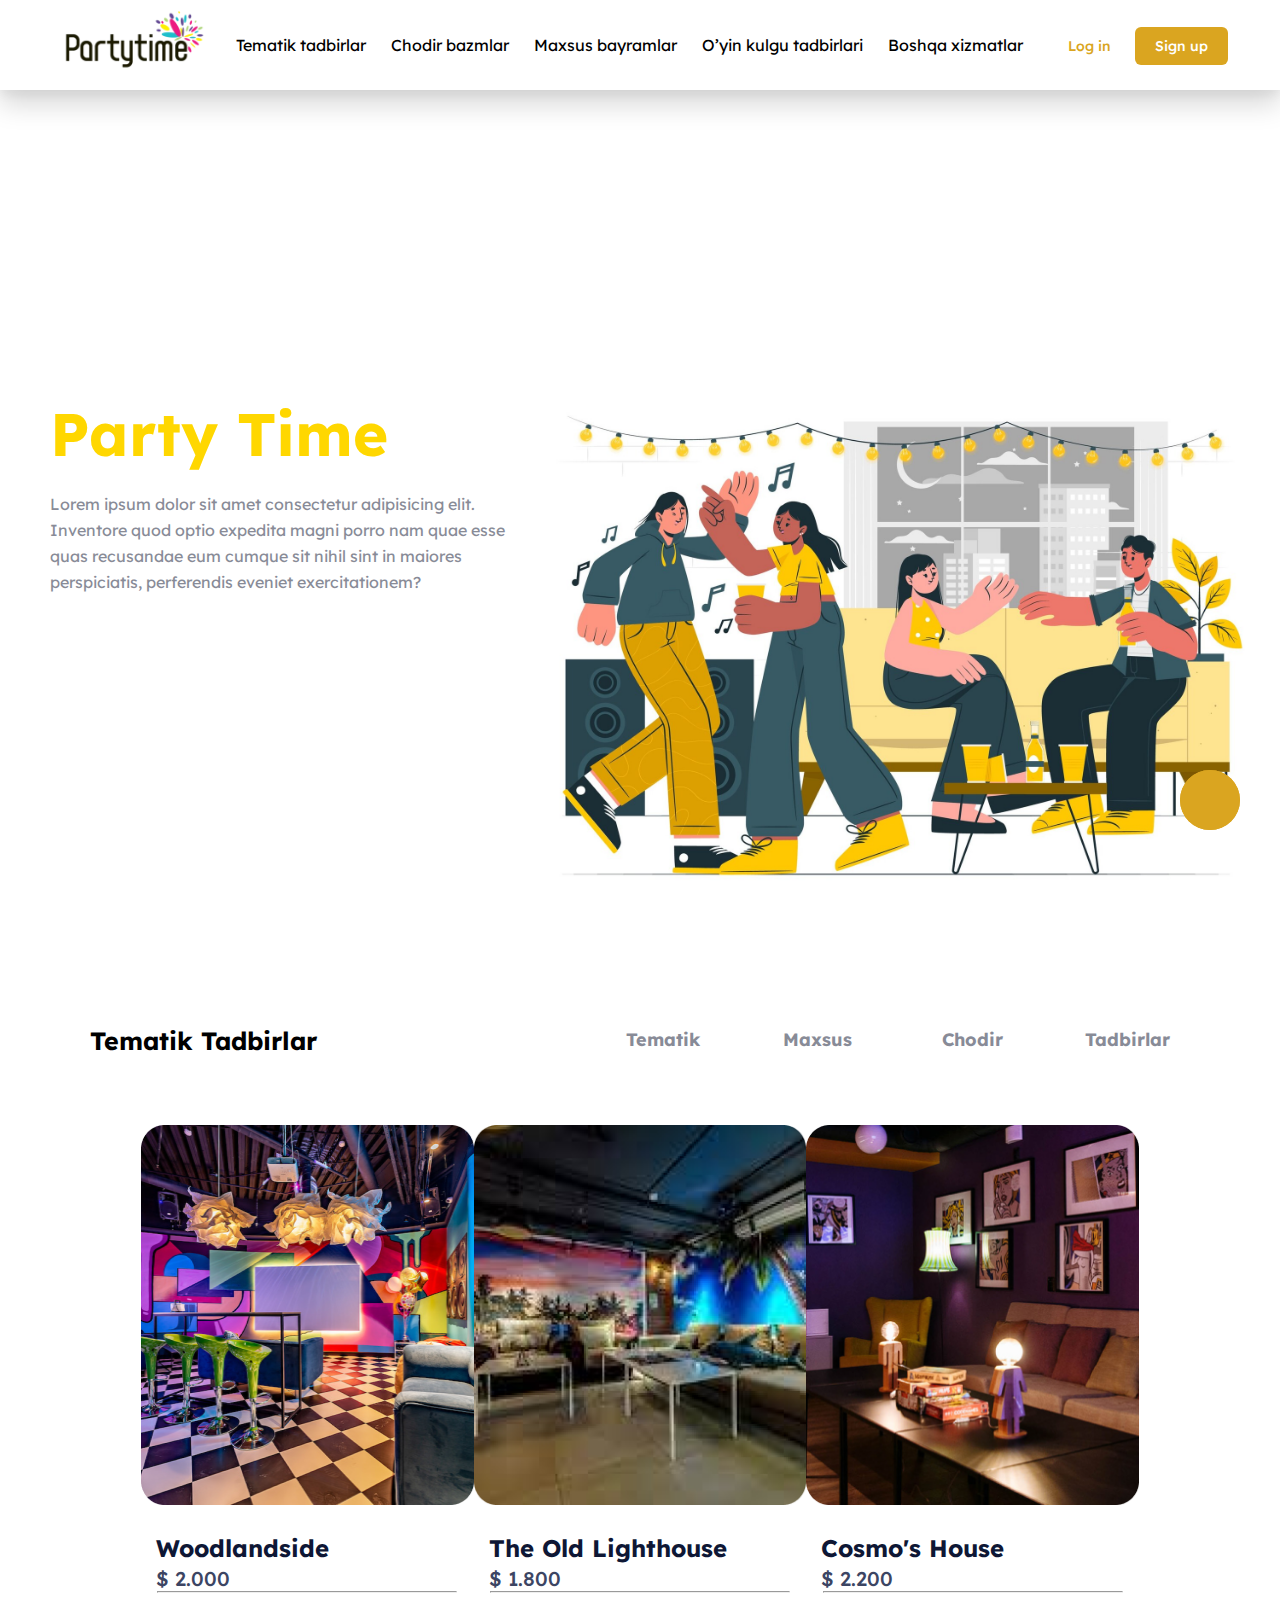
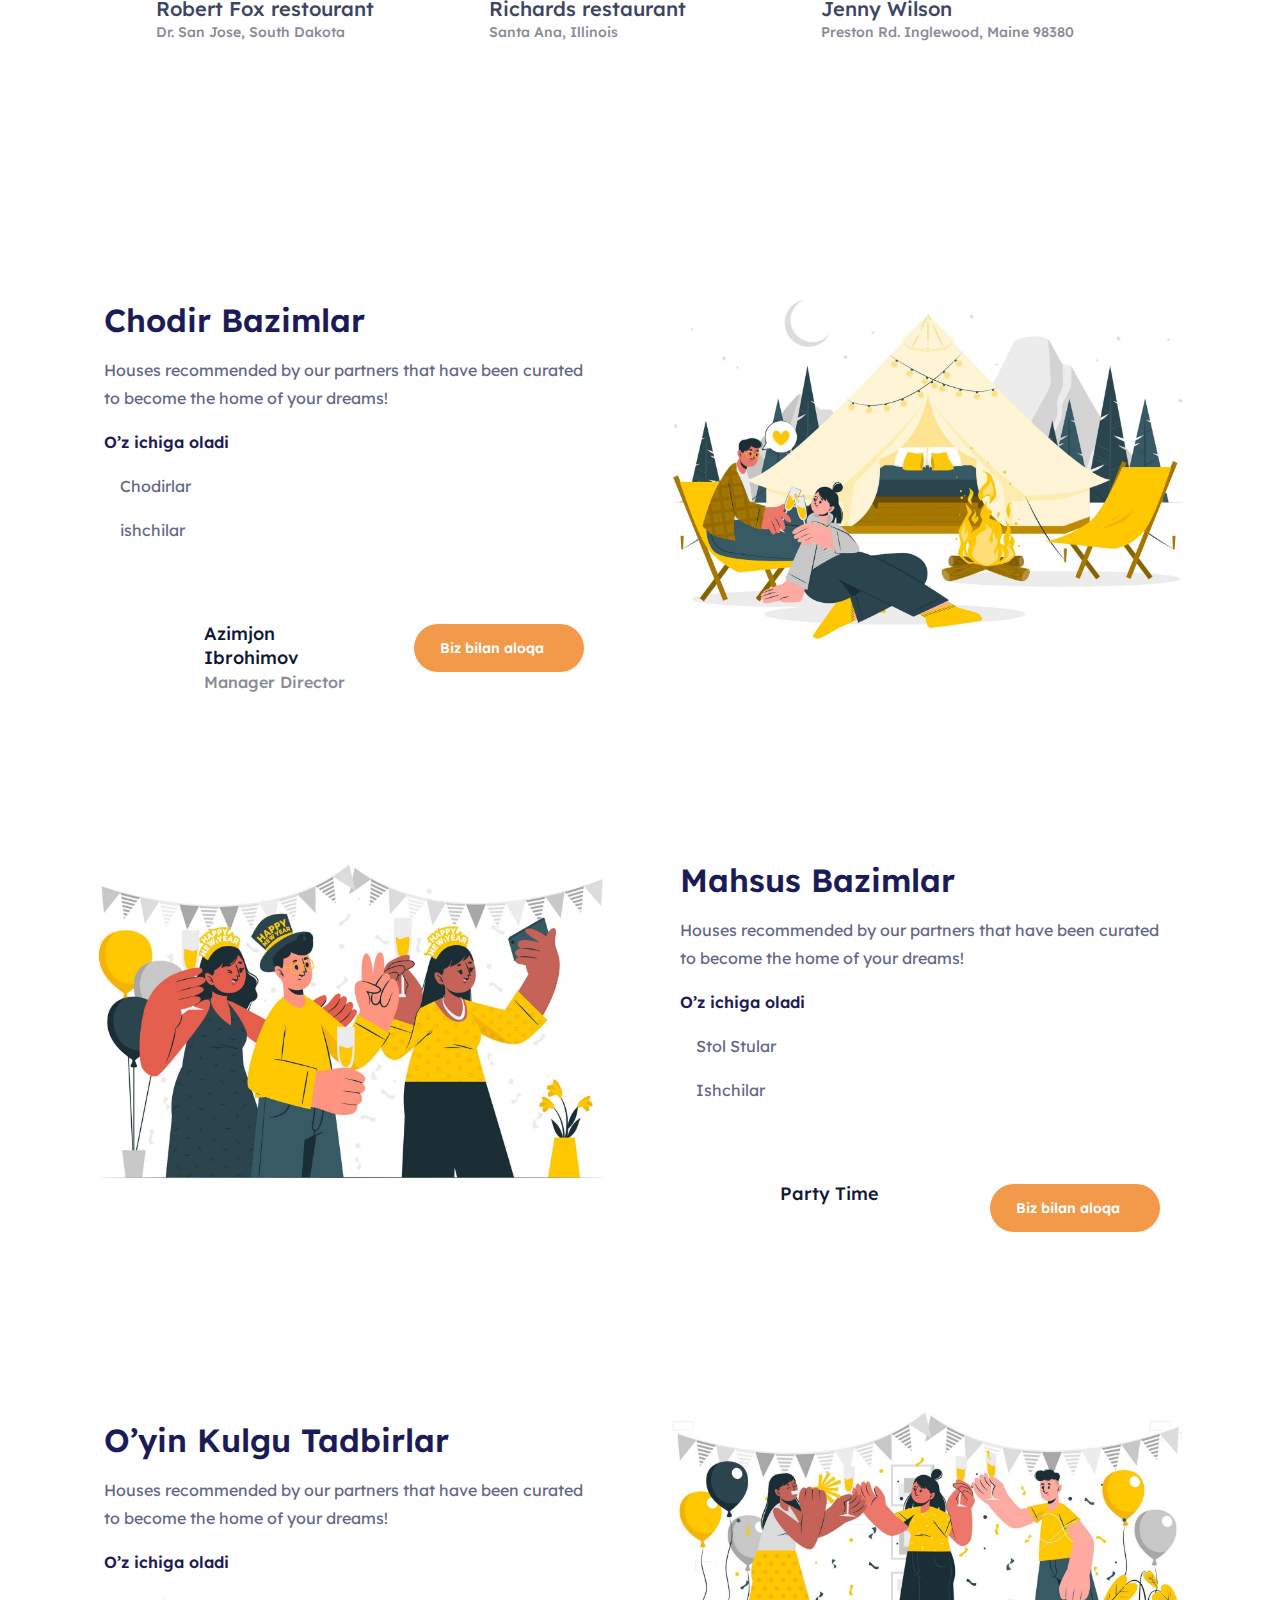
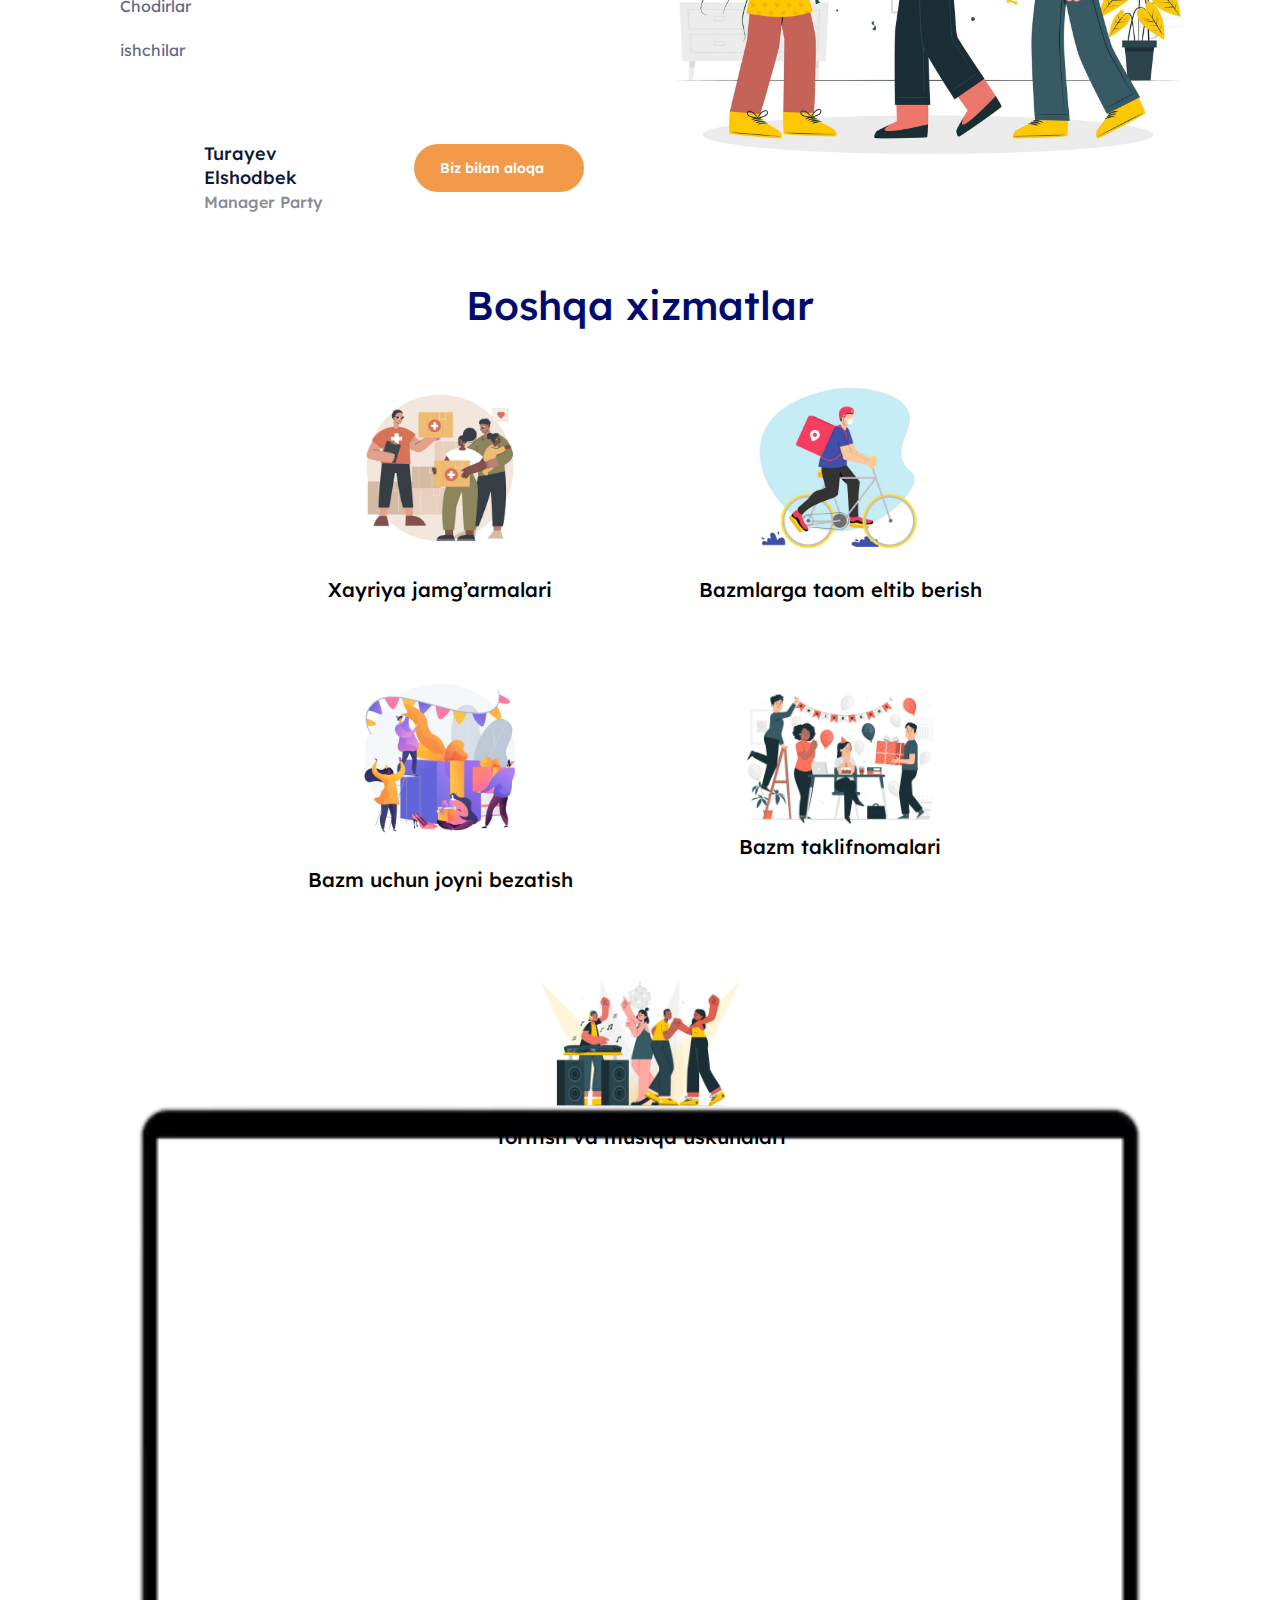
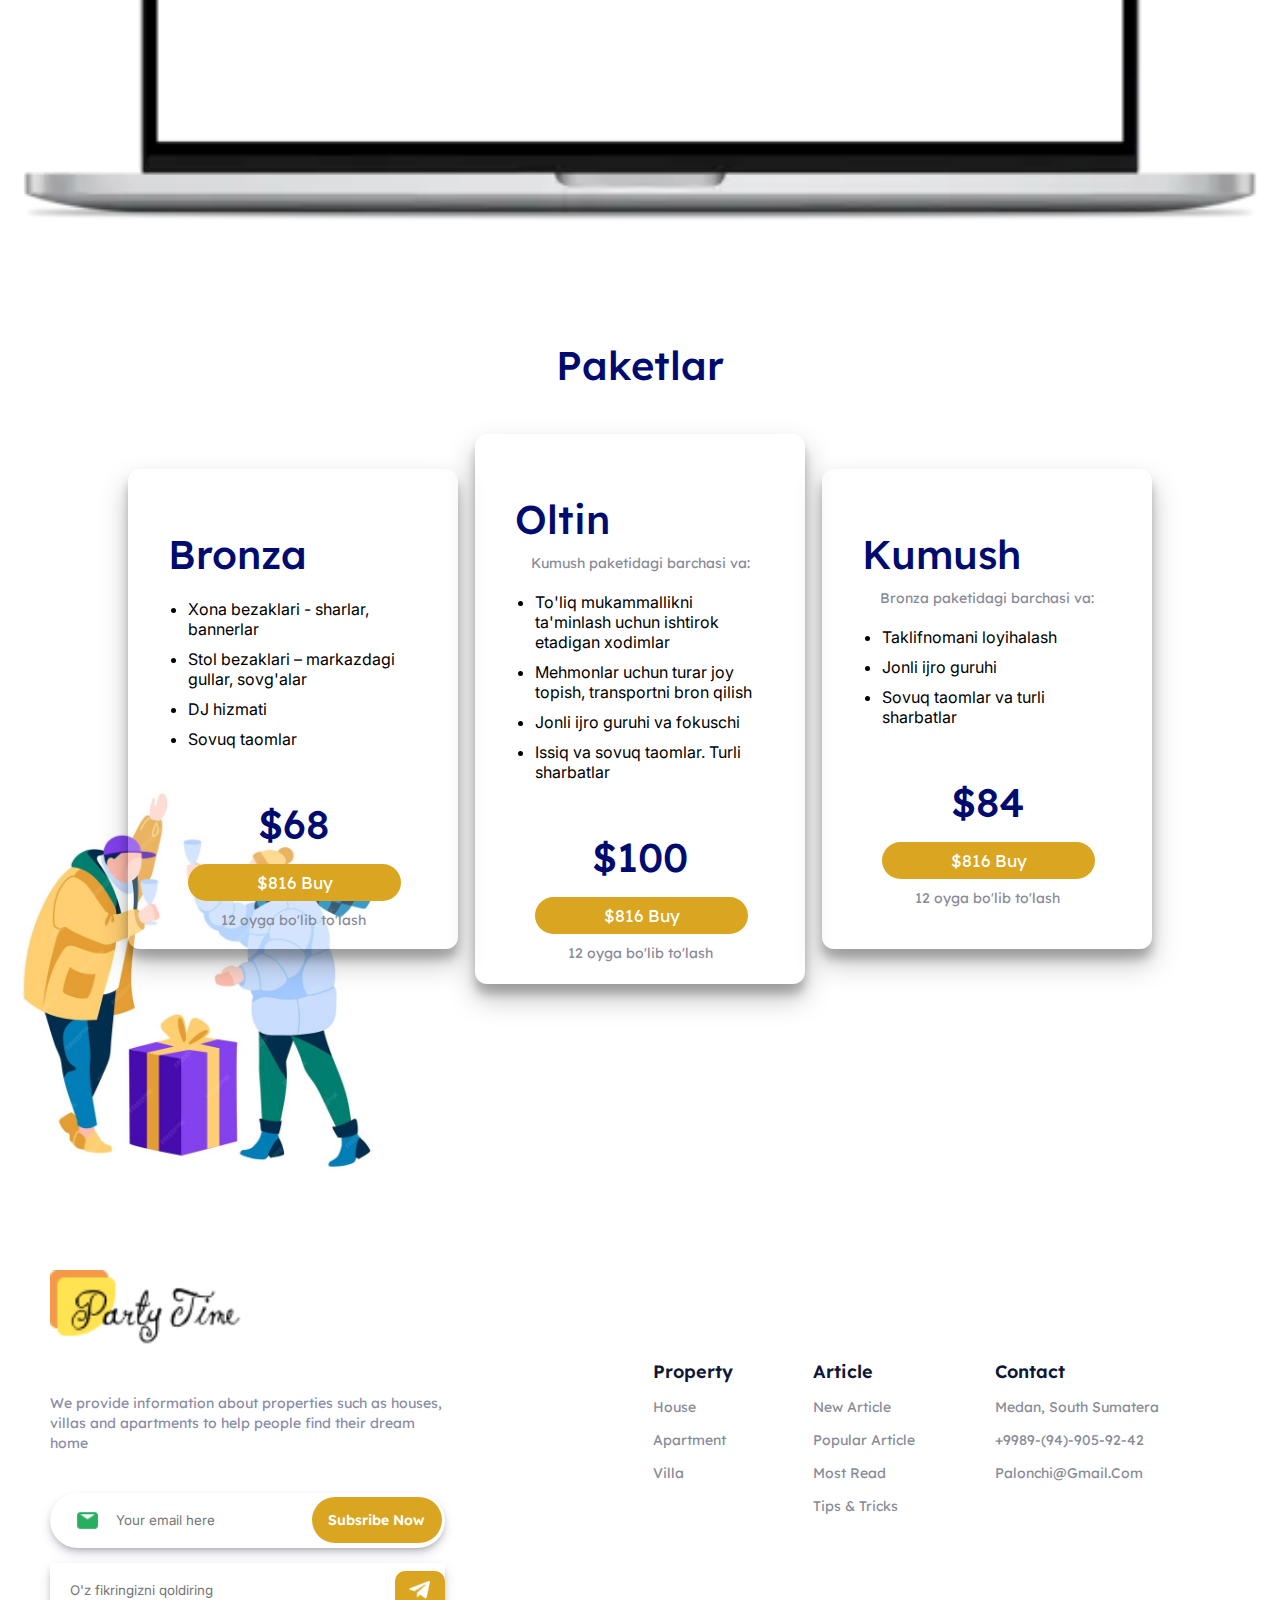
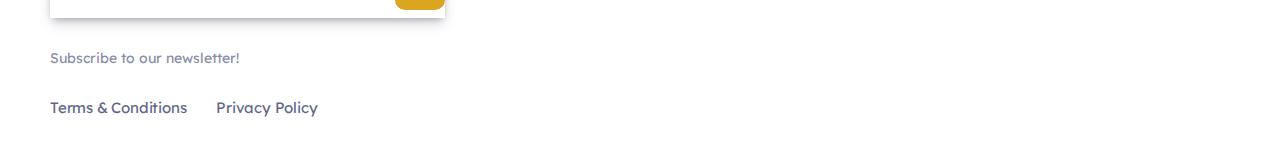
==== commit f8e334a5: "Elshod" ====
--- a/index.html
+++ b/index.html
@@ -23,19 +23,19 @@
         <ul>
 
             <li>
-                <a href="./index.html">Tematik tadbirlar</a>
+                <a href="#Tematik">Tematik tadbirlar</a>
             </li>
             <li>
-                <a href="./index.html">Chodir bazmlar</a>
+                <a href="#Chodir">Chodir bazmlar</a>
             </li>
             <li>
-                <a href="./index.html">Maxsus bayramlar</a>
+                <a href="#Maxsusb">Maxsus bayramlar</a>
             </li>
             <li>
-                <a href="./index.html">O’yin kulgu tadbirlari</a>
+                <a href="#uyin">O’yin kulgu tadbirlari</a>
             </li>
             <li class="B-Xizmat">
-                <a href="./index.html">Boshqa xizmatlar</a>
+                <a href="#Boshqa">Boshqa xizmatlar</a>
 
                 <div class="boshqa-xizmatlar">
                     <ul>
@@ -163,7 +163,7 @@
                 <img src="../imgs/house-party-concept-illustration_114360-9648.jpg" alt="">
             </div>
         </main>
-        <div class="tematik">
+        <div class="tematik" id="Tematik">
             <div class="tematik-top">
                 <h1>Tematik Tadbirlar</h1>
                 <div class="tematik_bolim">
@@ -209,7 +209,7 @@
             </div>
         </div>
 
-        <div class="bazimlar">
+        <div class="bazimlar" id="Chodir">
             <div class="bazim chodir">
                 <div class="bazim_text">
                     <h1>Chodir bazimlar</h1>
@@ -244,7 +244,7 @@
                     <img src="../imgs/glamping-concept-illustration_114360-9247.jpg" alt="">
                 </div>
             </div>
-            <div class="bazim M_bazim">
+            <div class="bazim M_bazim" id="Maxsusb">
                 <div class="bazim_img">
                     <img src="../imgs/happy-new-year-concept-illustration_114360-3776.jpg" alt="">
                 </div>
@@ -277,7 +277,7 @@
                     </div>
                 </div>
             </div>
-            <div class="bazim O_kulgu">
+            <div class="bazim O_kulgu" id="uyin">
                 <div class="bazim_text">
                     <h1>O’yin Kulgu tadbirlar</h1>
                     <p>Houses recommended by our partners that have been curated to become the home of your dreams!</p>
@@ -313,7 +313,7 @@
             </div>
         </div>
 
-        <div class="boshqaXizmatlar">
+        <div class="boshqaXizmatlar" id="Boshqa">
             <h1>Boshqa xizmatlar</h1>
             <div class="BX-cards">
                 <div class="BX-card">
--- a/style.css
+++ b/style.css
@@ -923,8 +923,8 @@
     background-color: goldenrod;
     border-radius: 30px;
     z-index: 3;
-    right: 30px;
-    bottom: 50px;
+    right: 40px;
+    bottom: 70px;
     display: flex;
     align-items: center;
     transition: all .3s ease-in-out;
